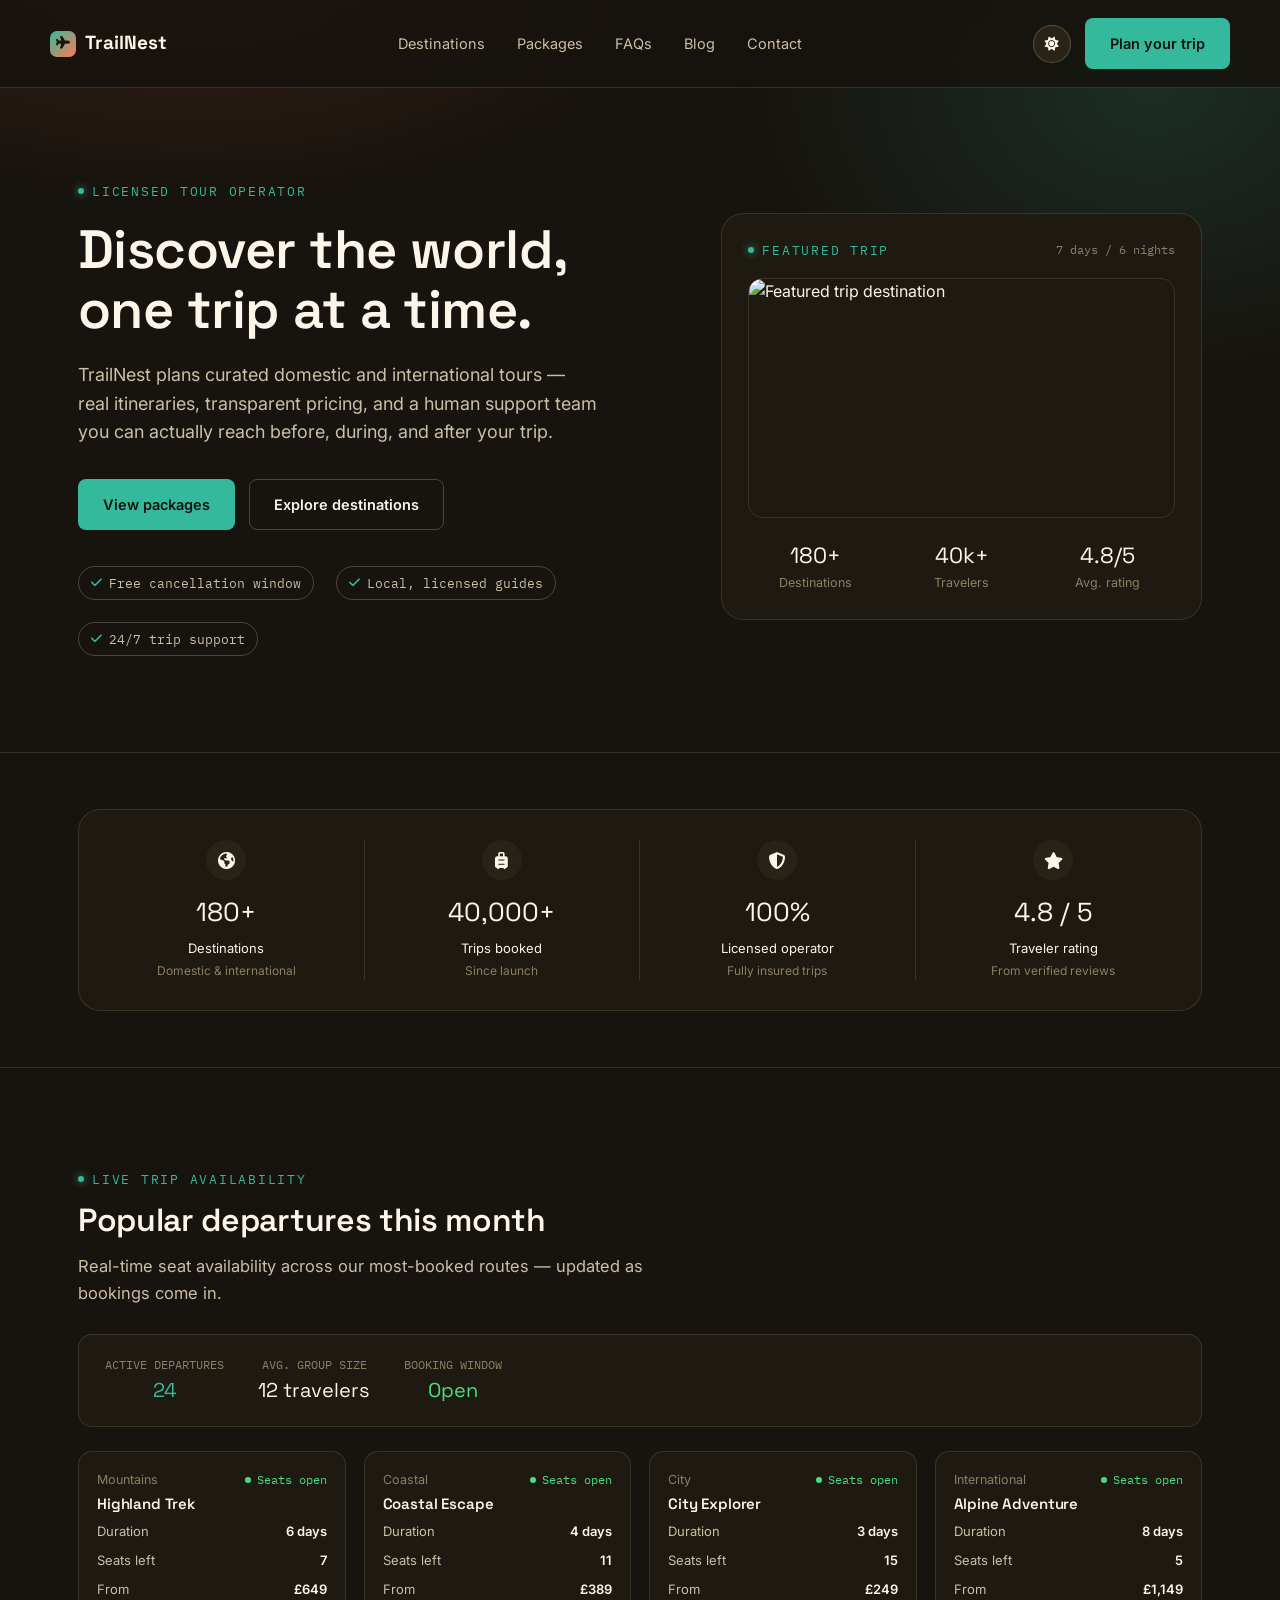
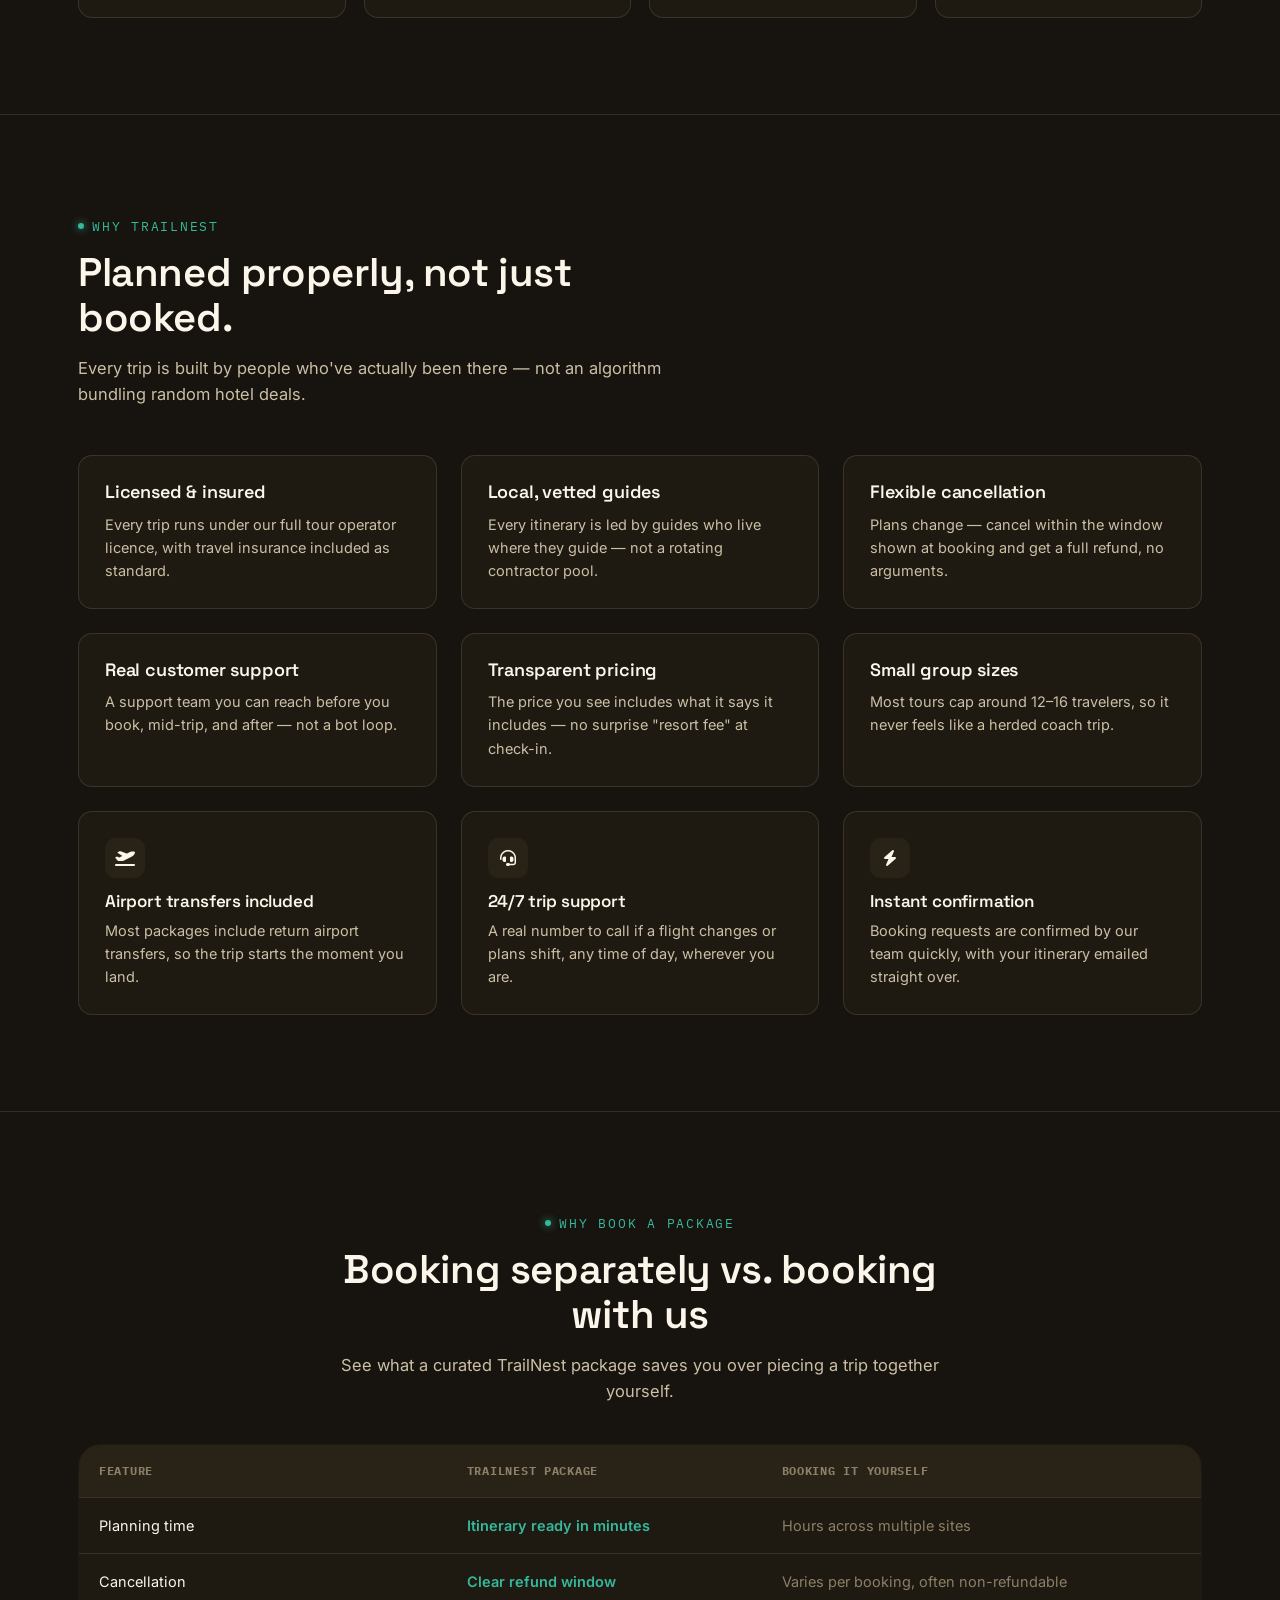
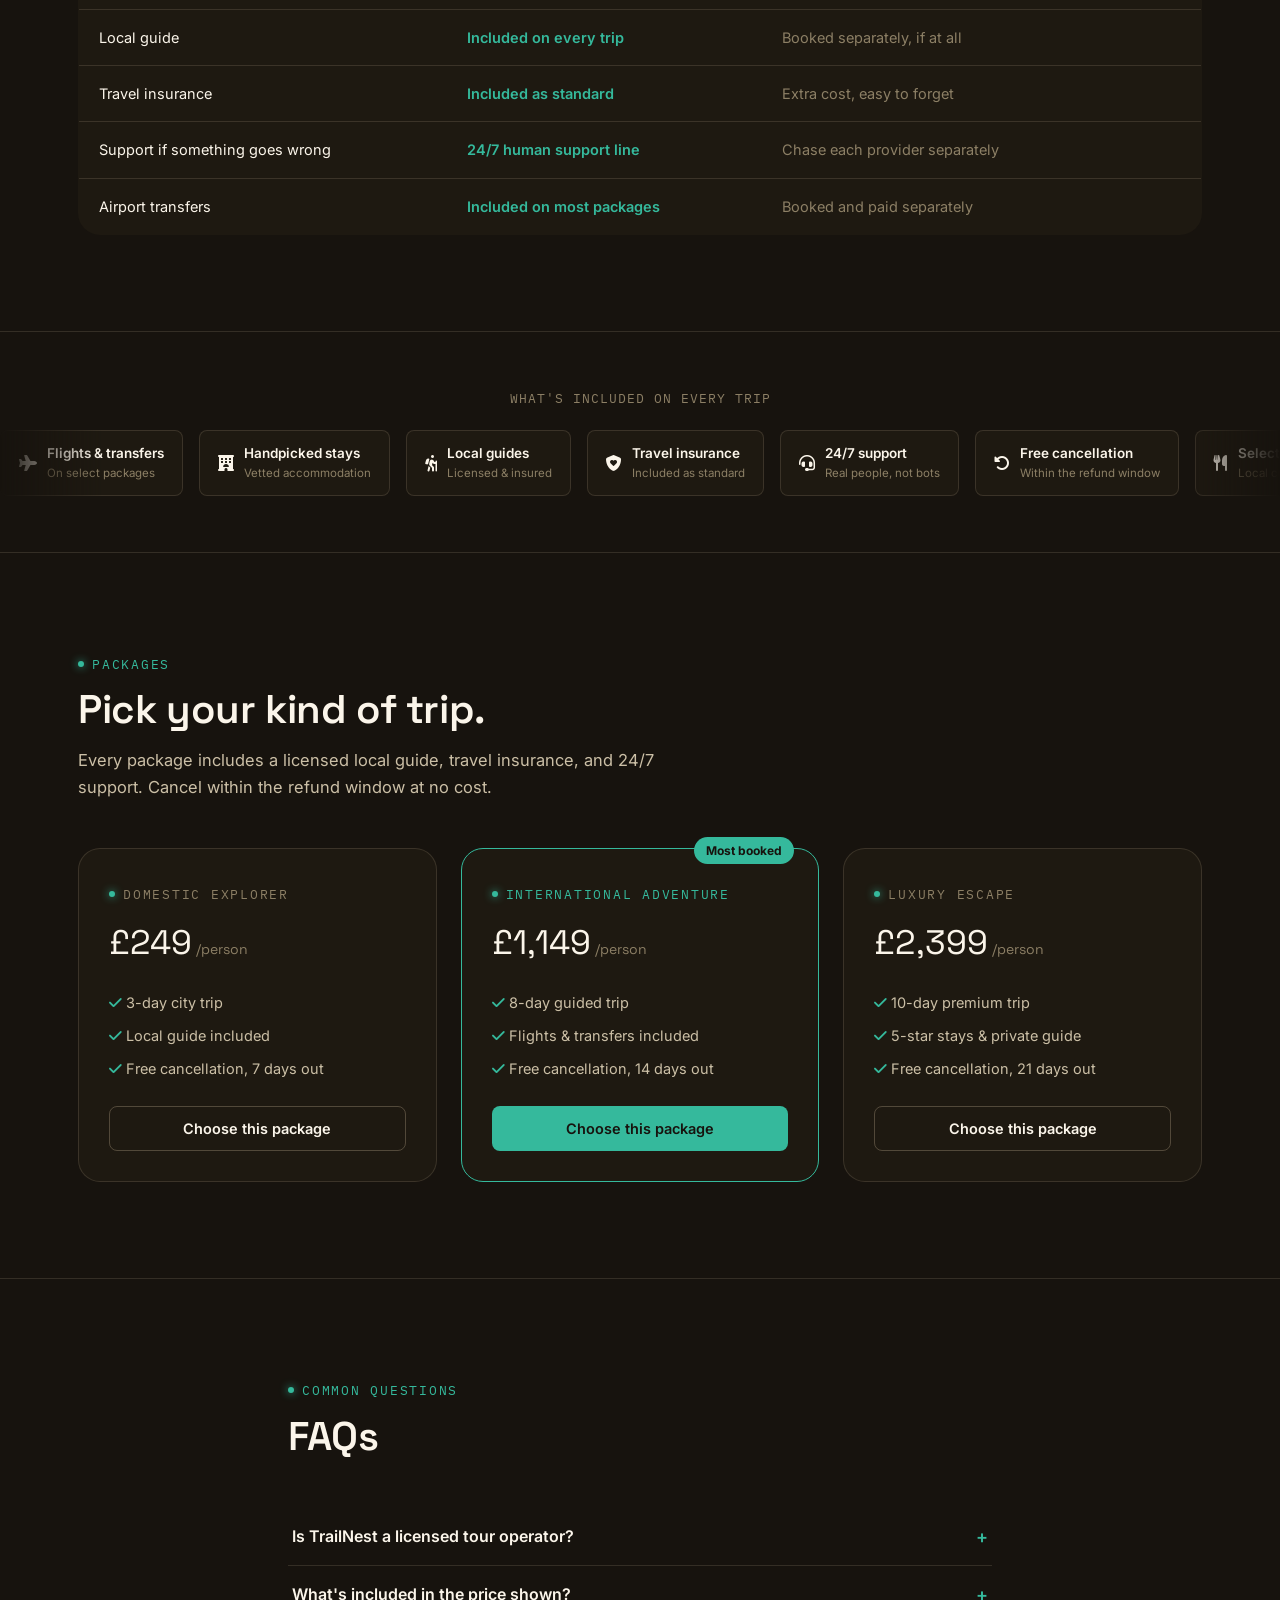
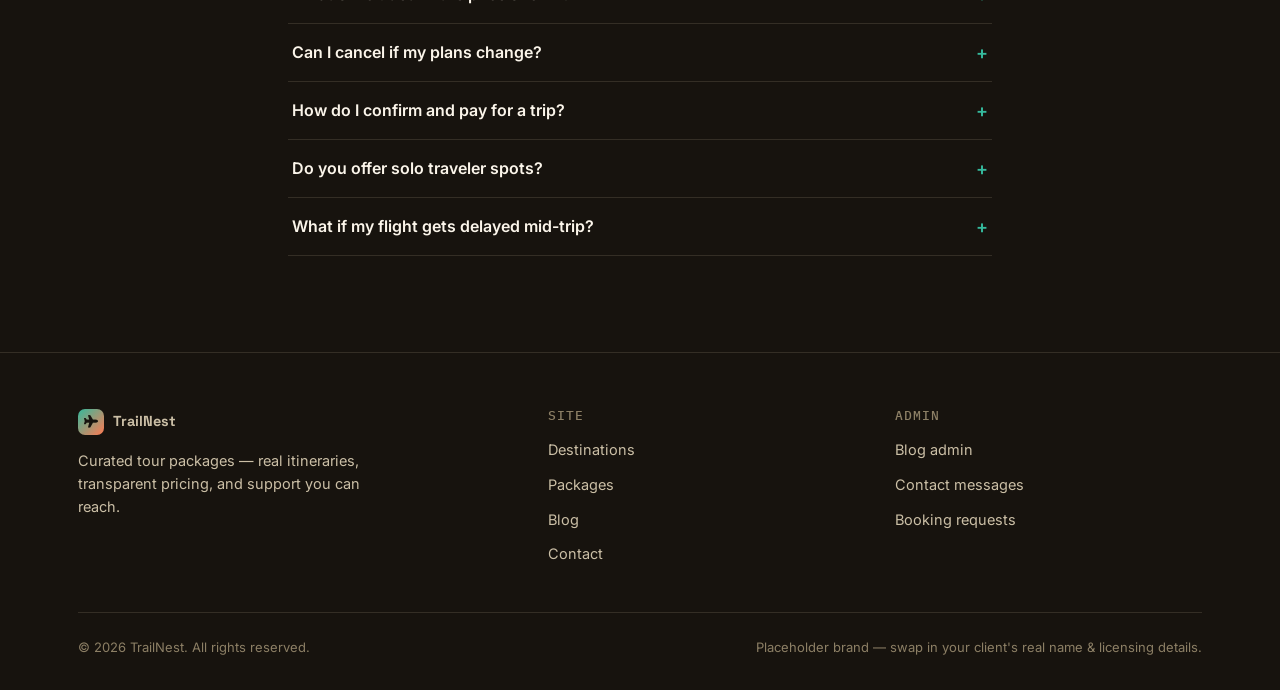
==== index.html @ f8b4bb8e "Add files via upload" ====
<!DOCTYPE html>
<html lang="en-GB">
<head>
<meta charset="UTF-8">
<meta name="viewport" content="width=device-width, initial-scale=1">
<title>TrailNest | Tour & Travel — Curated Trips, Real Support</title>
<meta name="description" content="Book curated domestic and international tour packages with TrailNest. Transparent pricing, real human support, and flexible cancellation.">
<link rel="preconnect" href="https://fonts.googleapis.com">
<link href="https://fonts.googleapis.com/css2?family=Space+Grotesk:wght@500;600;700&family=Inter:wght@400;500;600;700&family=IBM+Plex+Mono:wght@500&display=swap" rel="stylesheet">
<link rel="stylesheet" href="https://cdnjs.cloudflare.com/ajax/libs/font-awesome/6.5.1/css/all.min.css">
<link rel="icon" type="image/svg+xml" href="favicon.svg">
<link rel="stylesheet" href="styles.css">
<script src="theme.js"></script>
</head>
<body>

<header class="site-nav">
  <div class="wrap nav-row">
    <a href="index.html" class="logo"><span class="logo-mark"><i class="fa-solid fa-plane"></i></span>TrailNest</a>
    <nav class="nav-links">
      <a href="#destinations">Destinations</a>
      <a href="#packages">Packages</a>
      <a href="#faqs">FAQs</a>
      <a href="blog.html">Blog</a>
      <a href="contact.html">Contact</a>
    </nav>
    <div class="nav-cta">
      <button class="theme-toggle" data-theme-toggle aria-label="Toggle theme"></button>
      <a href="#packages" class="btn btn-primary">Plan your trip</a>
      <button class="nav-burger" onclick="toggleMobileNav()" aria-label="Menu"><i class="fa-solid fa-bars"></i></button>
    </div>
  </div>
  <div class="wrap">
    <div class="nav-mobile-panel" id="mobile-nav">
      <a href="#packages" class="btn btn-primary btn-block" style="margin-bottom:10px;" onclick="toggleMobileNav()">Plan your trip</a>
      <a href="#destinations" onclick="toggleMobileNav()">Destinations</a>
      <a href="#packages" onclick="toggleMobileNav()">Packages</a>
      <a href="#faqs" onclick="toggleMobileNav()">FAQs</a>
      <a href="blog.html">Blog</a>
      <a href="contact.html">Contact</a>
    </div>
  </div>
</header>

<!-- HERO -->
<section class="section" style="border-bottom:1px solid var(--line); padding-top:88px; position:relative; overflow:hidden;">
  <div class="hero-plane-wrap" aria-hidden="true">
    <i class="fa-solid fa-plane hero-plane"></i>
    <i class="fa-solid fa-plane hero-plane delay"></i>
  </div>
  <div class="hero-grid wrap" style="position:relative; z-index:1;">
    <div>
      <span class="eyebrow">Licensed tour operator</span>
      <h1 style="font-size:clamp(34px,4.6vw,54px); margin-top:18px;">
        Discover the world, one trip at a time.
      </h1>
      <p style="color:var(--fg-dim); font-size:18px; margin-top:20px; max-width:520px;">
        TrailNest plans curated domestic and international tours — real itineraries, transparent pricing, and a human support team you can actually reach before, during, and after your trip.
      </p>
      <div style="display:flex; gap:14px; margin-top:32px; flex-wrap:wrap;">
        <a href="#packages" class="btn btn-primary">View packages</a>
        <a href="#destinations" class="btn btn-ghost">Explore destinations</a>
      </div>
      <div style="display:flex; gap:22px; margin-top:36px; flex-wrap:wrap;">
        <span class="pill"><i class="fa-solid fa-check" style="color:var(--cyan);"></i> Free cancellation window</span>
        <span class="pill"><i class="fa-solid fa-check" style="color:var(--cyan);"></i> Local, licensed guides</span>
        <span class="pill"><i class="fa-solid fa-check" style="color:var(--cyan);"></i> 24/7 trip support</span>
      </div>
    </div>
    <div style="background:var(--ink-900); border:1px solid var(--line); border-radius:var(--radius-lg); padding:26px;">
      <div style="display:flex; justify-content:space-between; align-items:center; margin-bottom:18px;">
        <span class="eyebrow">Featured trip</span>
        <span style="font-family:var(--font-mono); font-size:12px; color:var(--fg-mute);">7 days / 6 nights</span>
      </div>
      <div style="border-radius:var(--radius-md); aspect-ratio:16/9; overflow:hidden; border:1px solid var(--line);">
        <img src="https://picsum.photos/seed/trailnest-featured/800/450" alt="Featured trip destination" style="width:100%; height:100%; object-fit:cover; display:block;">
      </div>
      <div style="display:grid; grid-template-columns:repeat(3,1fr); gap:12px; margin-top:20px;">
        <div style="text-align:center;"><div style="font-family:var(--font-display); font-size:22px;">180+</div><div style="color:var(--fg-mute); font-size:12.5px;">Destinations</div></div>
        <div style="text-align:center;"><div style="font-family:var(--font-display); font-size:22px;">40k+</div><div style="color:var(--fg-mute); font-size:12.5px;">Travelers</div></div>
        <div style="text-align:center;"><div style="font-family:var(--font-display); font-size:22px;">4.8/5</div><div style="color:var(--fg-mute); font-size:12.5px;">Avg. rating</div></div>
      </div>
    </div>
  </div>
</section>

<!-- STAT BAR -->
<section class="section" style="padding:56px 0;">
  <div class="wrap">
    <div class="stat-bar">
      <div class="stat-item">
        <div class="stat-icon"><i class="fa-solid fa-earth-americas"></i></div>
        <div class="stat-value">180+</div>
        <div class="stat-label">Destinations</div>
        <div class="stat-sub">Domestic &amp; international</div>
      </div>
      <div class="stat-item">
        <div class="stat-icon"><i class="fa-solid fa-suitcase-rolling"></i></div>
        <div class="stat-value">40,000+</div>
        <div class="stat-label">Trips booked</div>
        <div class="stat-sub">Since launch</div>
      </div>
      <div class="stat-item">
        <div class="stat-icon"><i class="fa-solid fa-shield-halved"></i></div>
        <div class="stat-value">100%</div>
        <div class="stat-label">Licensed operator</div>
        <div class="stat-sub">Fully insured trips</div>
      </div>
      <div class="stat-item">
        <div class="stat-icon"><i class="fa-solid fa-star"></i></div>
        <div class="stat-value">4.8 / 5</div>
        <div class="stat-label">Traveler rating</div>
        <div class="stat-sub">From verified reviews</div>
      </div>
    </div>
  </div>
</section>

<!-- LIVE AVAILABILITY -->
<section class="section" id="destinations">
  <div class="wrap">
    <div class="section-head" style="margin-bottom:28px;">
      <span class="eyebrow">Live trip availability</span>
      <h2 style="font-size:clamp(24px,3vw,32px);">Popular departures this month</h2>
      <p>Real-time seat availability across our most-booked routes — updated as bookings come in.</p>
    </div>
    <div class="infra-summary">
      <div class="stat-item" style="border:none; padding:0;">
        <div style="color:var(--fg-mute); font-size:12px; font-family:var(--font-mono); text-transform:uppercase;">Active departures</div>
        <div class="stat-value" style="color:var(--cyan);">24</div>
      </div>
      <div class="stat-item" style="border:none; padding:0;">
        <div style="color:var(--fg-mute); font-size:12px; font-family:var(--font-mono); text-transform:uppercase;">Avg. group size</div>
        <div class="stat-value">12 travelers</div>
      </div>
      <div class="stat-item" style="border:none; padding:0;">
        <div style="color:var(--fg-mute); font-size:12px; font-family:var(--font-mono); text-transform:uppercase;">Booking window</div>
        <div class="stat-value" style="color:#4ADE80;">Open</div>
      </div>
    </div>
    <div class="node-grid">
      <div class="node-card">
        <div style="display:flex; justify-content:space-between; align-items:center;">
          <div style="font-size:12.5px; color:var(--fg-mute);">Mountains</div>
          <span class="node-status">Seats open</span>
        </div>
        <h4 style="font-size:15px; margin-top:6px;">Highland Trek</h4>
        <div class="node-metric"><span>Duration</span><b>6 days</b></div>
        <div class="node-metric"><span>Seats left</span><b>7</b></div>
        <div class="node-metric"><span>From</span><b>£649</b></div>
      </div>
      <div class="node-card">
        <div style="display:flex; justify-content:space-between; align-items:center;">
          <div style="font-size:12.5px; color:var(--fg-mute);">Coastal</div>
          <span class="node-status">Seats open</span>
        </div>
        <h4 style="font-size:15px; margin-top:6px;">Coastal Escape</h4>
        <div class="node-metric"><span>Duration</span><b>4 days</b></div>
        <div class="node-metric"><span>Seats left</span><b>11</b></div>
        <div class="node-metric"><span>From</span><b>£389</b></div>
      </div>
      <div class="node-card">
        <div style="display:flex; justify-content:space-between; align-items:center;">
          <div style="font-size:12.5px; color:var(--fg-mute);">City</div>
          <span class="node-status">Seats open</span>
        </div>
        <h4 style="font-size:15px; margin-top:6px;">City Explorer</h4>
        <div class="node-metric"><span>Duration</span><b>3 days</b></div>
        <div class="node-metric"><span>Seats left</span><b>15</b></div>
        <div class="node-metric"><span>From</span><b>£249</b></div>
      </div>
      <div class="node-card">
        <div style="display:flex; justify-content:space-between; align-items:center;">
          <div style="font-size:12.5px; color:var(--fg-mute);">International</div>
          <span class="node-status">Seats open</span>
        </div>
        <h4 style="font-size:15px; margin-top:6px;">Alpine Adventure</h4>
        <div class="node-metric"><span>Duration</span><b>8 days</b></div>
        <div class="node-metric"><span>Seats left</span><b>5</b></div>
        <div class="node-metric"><span>From</span><b>£1,149</b></div>
      </div>
    </div>
  </div>
</section>

<!-- FEATURES -->
<section class="section" id="why-us">
  <div class="wrap">
    <div class="section-head">
      <span class="eyebrow">Why TrailNest</span>
      <h2>Planned properly, not just booked.</h2>
      <p>Every trip is built by people who've actually been there — not an algorithm bundling random hotel deals.</p>
    </div>
    <div class="grid-3">
      <div style="background:var(--ink-900); border:1px solid var(--line); border-radius:var(--radius-md); padding:26px;">
        <h3 style="font-size:18px; margin-bottom:10px;">Licensed &amp; insured</h3>
        <p style="color:var(--fg-dim); font-size:14.5px;">Every trip runs under our full tour operator licence, with travel insurance included as standard.</p>
      </div>
      <div style="background:var(--ink-900); border:1px solid var(--line); border-radius:var(--radius-md); padding:26px;">
        <h3 style="font-size:18px; margin-bottom:10px;">Local, vetted guides</h3>
        <p style="color:var(--fg-dim); font-size:14.5px;">Every itinerary is led by guides who live where they guide — not a rotating contractor pool.</p>
      </div>
      <div style="background:var(--ink-900); border:1px solid var(--line); border-radius:var(--radius-md); padding:26px;">
        <h3 style="font-size:18px; margin-bottom:10px;">Flexible cancellation</h3>
        <p style="color:var(--fg-dim); font-size:14.5px;">Plans change — cancel within the window shown at booking and get a full refund, no arguments.</p>
      </div>
      <div style="background:var(--ink-900); border:1px solid var(--line); border-radius:var(--radius-md); padding:26px;">
        <h3 style="font-size:18px; margin-bottom:10px;">Real customer support</h3>
        <p style="color:var(--fg-dim); font-size:14.5px;">A support team you can reach before you book, mid-trip, and after — not a bot loop.</p>
      </div>
      <div style="background:var(--ink-900); border:1px solid var(--line); border-radius:var(--radius-md); padding:26px;">
        <h3 style="font-size:18px; margin-bottom:10px;">Transparent pricing</h3>
        <p style="color:var(--fg-dim); font-size:14.5px;">The price you see includes what it says it includes — no surprise "resort fee" at check-in.</p>
      </div>
      <div style="background:var(--ink-900); border:1px solid var(--line); border-radius:var(--radius-md); padding:26px;">
        <h3 style="font-size:18px; margin-bottom:10px;">Small group sizes</h3>
        <p style="color:var(--fg-dim); font-size:14.5px;">Most tours cap around 12–16 travelers, so it never feels like a herded coach trip.</p>
      </div>
    </div>

    <!-- extra feature strip -->
    <div class="grid-3" style="margin-top:24px;">
      <div style="background:var(--ink-900); border:1px solid var(--line); border-radius:var(--radius-md); padding:26px;">
        <div style="width:40px; height:40px; border-radius:10px; background:var(--ink-800); display:flex; align-items:center; justify-content:center; margin-bottom:14px;"><i class="fa-solid fa-plane-departure"></i></div>
        <h3 style="font-size:17px; margin-bottom:8px;">Airport transfers included</h3>
        <p style="color:var(--fg-dim); font-size:14.5px;">Most packages include return airport transfers, so the trip starts the moment you land.</p>
      </div>
      <div style="background:var(--ink-900); border:1px solid var(--line); border-radius:var(--radius-md); padding:26px;">
        <div style="width:40px; height:40px; border-radius:10px; background:var(--ink-800); display:flex; align-items:center; justify-content:center; margin-bottom:14px;"><i class="fa-solid fa-headset"></i></div>
        <h3 style="font-size:17px; margin-bottom:8px;">24/7 trip support</h3>
        <p style="color:var(--fg-dim); font-size:14.5px;">A real number to call if a flight changes or plans shift, any time of day, wherever you are.</p>
      </div>
      <div style="background:var(--ink-900); border:1px solid var(--line); border-radius:var(--radius-md); padding:26px;">
        <div style="width:40px; height:40px; border-radius:10px; background:var(--ink-800); display:flex; align-items:center; justify-content:center; margin-bottom:14px;"><i class="fa-solid fa-bolt"></i></div>
        <h3 style="font-size:17px; margin-bottom:8px;">Instant confirmation</h3>
        <p style="color:var(--fg-dim); font-size:14.5px;">Booking requests are confirmed by our team quickly, with your itinerary emailed straight over.</p>
      </div>
    </div>
  </div>
</section>

<!-- COMPARISON -->
<section class="section">
  <div class="wrap">
    <div class="section-head" style="margin: 0 auto 40px; text-align:center;">
      <span class="eyebrow">Why book a package</span>
      <h2>Booking separately vs. booking with us</h2>
      <p style="margin:14px auto 0;">See what a curated TrailNest package saves you over piecing a trip together yourself.</p>
    </div>
    <div class="compare-table-wrap">
    <table class="compare-table">
      <thead>
        <tr><th>Feature</th><th>TrailNest package</th><th>Booking it yourself</th></tr>
      </thead>
      <tbody>
        <tr><td>Planning time</td><td class="good">Itinerary ready in minutes</td><td class="bad">Hours across multiple sites</td></tr>
        <tr><td>Cancellation</td><td class="good">Clear refund window</td><td class="bad">Varies per booking, often non-refundable</td></tr>
        <tr><td>Local guide</td><td class="good">Included on every trip</td><td class="bad">Booked separately, if at all</td></tr>
        <tr><td>Travel insurance</td><td class="good">Included as standard</td><td class="bad">Extra cost, easy to forget</td></tr>
        <tr><td>Support if something goes wrong</td><td class="good">24/7 human support line</td><td class="bad">Chase each provider separately</td></tr>
        <tr><td>Airport transfers</td><td class="good">Included on most packages</td><td class="bad">Booked and paid separately</td></tr>
      </tbody>
    </table>
    </div>
  </div>
</section>

<!-- TRAVEL PERKS MARQUEE -->
<section class="section" style="padding:56px 0;">
  <div class="wrap">
    <p style="text-align:center; font-family:var(--font-mono); font-size:12.5px; letter-spacing:0.08em; color:var(--fg-mute); text-transform:uppercase; margin-bottom:22px;">What's included on every trip</p>
  </div>
  <div class="marquee-wrap">
    <div class="marquee-track" id="marquee-track"></div>
  </div>
</section>

<!-- PACKAGES -->
<section class="section" id="packages">
  <div class="wrap">
    <div class="section-head">
      <span class="eyebrow">Packages</span>
      <h2>Pick your kind of trip.</h2>
      <p>Every package includes a licensed local guide, travel insurance, and 24/7 support. Cancel within the refund window at no cost.</p>
    </div>
    <div class="grid-3">
      <div style="background:var(--ink-900); border:1px solid var(--line); border-radius:var(--radius-lg); padding:30px;">
        <div class="eyebrow" style="color:var(--fg-mute);">Domestic Explorer</div>
        <div style="font-family:var(--font-display); font-size:34px; margin-top:12px;">£249<span style="font-size:14px; color:var(--fg-mute); font-weight:400;"> /person</span></div>
        <ul style="margin-top:20px; display:flex; flex-direction:column; gap:10px; color:var(--fg-dim); font-size:14.5px;">
          <li><i class="fa-solid fa-check" style="color:var(--cyan);"></i> 3-day city trip</li>
          <li><i class="fa-solid fa-check" style="color:var(--cyan);"></i> Local guide included</li>
          <li><i class="fa-solid fa-check" style="color:var(--cyan);"></i> Free cancellation, 7 days out</li>
        </ul>
        <button class="btn btn-ghost btn-block" style="margin-top:26px;" onclick="openPlanModal('Domestic Explorer', '£249/person')">Choose this package</button>
      </div>
      <div style="background:var(--ink-900); border:1px solid var(--cyan); border-radius:var(--radius-lg); padding:30px; position:relative;">
        <span style="position:absolute; top:-12px; right:24px; background:var(--cyan); color:var(--ink-950); font-size:12px; font-weight:700; padding:4px 12px; border-radius:100px;">Most booked</span>
        <div class="eyebrow">International Adventure</div>
        <div style="font-family:var(--font-display); font-size:34px; margin-top:12px;">£1,149<span style="font-size:14px; color:var(--fg-mute); font-weight:400;"> /person</span></div>
        <ul style="margin-top:20px; display:flex; flex-direction:column; gap:10px; color:var(--fg-dim); font-size:14.5px;">
          <li><i class="fa-solid fa-check" style="color:var(--cyan);"></i> 8-day guided trip</li>
          <li><i class="fa-solid fa-check" style="color:var(--cyan);"></i> Flights &amp; transfers included</li>
          <li><i class="fa-solid fa-check" style="color:var(--cyan);"></i> Free cancellation, 14 days out</li>
        </ul>
        <button class="btn btn-primary btn-block" style="margin-top:26px;" onclick="openPlanModal('International Adventure', '£1,149/person')">Choose this package</button>
      </div>
      <div style="background:var(--ink-900); border:1px solid var(--line); border-radius:var(--radius-lg); padding:30px;">
        <div class="eyebrow" style="color:var(--fg-mute);">Luxury Escape</div>
        <div style="font-family:var(--font-display); font-size:34px; margin-top:12px;">£2,399<span style="font-size:14px; color:var(--fg-mute); font-weight:400;"> /person</span></div>
        <ul style="margin-top:20px; display:flex; flex-direction:column; gap:10px; color:var(--fg-dim); font-size:14.5px;">
          <li><i class="fa-solid fa-check" style="color:var(--cyan);"></i> 10-day premium trip</li>
          <li><i class="fa-solid fa-check" style="color:var(--cyan);"></i> 5-star stays &amp; private guide</li>
          <li><i class="fa-solid fa-check" style="color:var(--cyan);"></i> Free cancellation, 21 days out</li>
        </ul>
        <button class="btn btn-ghost btn-block" style="margin-top:26px;" onclick="openPlanModal('Luxury Escape', '£2,399/person')">Choose this package</button>
      </div>
    </div>
  </div>
</section>

<!-- Plan/booking request modal -->
<div class="modal-backdrop" id="plan-modal" onclick="if(event.target===this) closePlanModal()">
  <div class="modal-box" style="max-width:460px;">
    <button class="modal-close" onclick="closePlanModal()"><i class="fa-solid fa-xmark"></i></button>

    <!-- STEP 1: contact info -->
    <div id="plan-step-1">
      <span class="eyebrow">Book a trip</span>
      <h2 style="font-size:22px; margin-top:10px;">Request a package</h2>
      <p style="color:var(--fg-dim); font-size:14px; margin-top:8px;">Step 1 of 3 — pick your tour and add your contact details.</p>
      <form id="plan-form" style="margin-top:20px;" onsubmit="return goToStep2(event)">
        <label style="display:block; font-size:13px; color:var(--fg-mute); margin-bottom:6px; font-family:var(--font-mono);" for="p-package">Which tour?</label>
        <select id="p-package" required onchange="onPackageChange()" style="width:100%; background:var(--ink-800); border:1px solid var(--line-strong); color:var(--fg); padding:11px 13px; border-radius:8px; font-size:14.5px; margin-bottom:16px;">
          <option value="Domestic Explorer|£249/person">Domestic Explorer — £249/person</option>
          <option value="International Adventure|£1,149/person">International Adventure — £1,149/person</option>
          <option value="Luxury Escape|£2,399/person">Luxury Escape — £2,399/person</option>
        </select>
        <label style="display:block; font-size:13px; color:var(--fg-mute); margin-bottom:6px; font-family:var(--font-mono);" for="p-name">Full name</label>
        <input id="p-name" type="text" required style="width:100%; background:var(--ink-800); border:1px solid var(--line-strong); color:var(--fg); padding:11px 13px; border-radius:8px; font-size:14.5px; margin-bottom:16px;" placeholder="Jane Smith">
        <label style="display:block; font-size:13px; color:var(--fg-mute); margin-bottom:6px; font-family:var(--font-mono);" for="p-email">Email</label>
        <input id="p-email" type="email" required style="width:100%; background:var(--ink-800); border:1px solid var(--line-strong); color:var(--fg); padding:11px 13px; border-radius:8px; font-size:14.5px; margin-bottom:8px;" placeholder="jane@email.com" onblur="checkPlanEmailLive()">
        <p id="p-email-error" style="display:none; color:var(--coral); font-size:12.5px; margin-bottom:12px;"></p>
        <button type="submit" id="plan-submit-btn" class="btn btn-primary btn-block">Continue</button>
      </form>
    </div>

    <!-- STEP 2: request sent confirmation -->
    <div id="plan-step-2" style="display:none; text-align:center;">
      <div style="width:52px; height:52px; border-radius:50%; background:var(--cyan-dim); display:flex; align-items:center; justify-content:center; margin:0 auto 16px; font-size:22px; color:var(--cyan);">
        <i class="fa-solid fa-paper-plane"></i>
      </div>
      <h3 style="font-size:19px;">Request sent!</h3>
      <p style="color:var(--fg-dim); font-size:14px; margin-top:10px;">Your email is confirmed and your request for the <strong id="step2-plan-name" style="color:var(--fg);">package</strong> is in. One more step — add your trip details and pick how you'd like to pay.</p>
      <button class="btn btn-primary btn-block" style="margin-top:22px;" onclick="continueToPayment()">Continue to payment options</button>
    </div>

    <!-- STEP 3: trip details + payment method -->
    <div id="plan-step-3" style="display:none;">
      <span class="eyebrow">Step 3 of 3</span>
      <h2 style="font-size:22px; margin-top:10px;">Trip details &amp; payment</h2>
      <p style="color:var(--fg-dim); font-size:14px; margin-top:8px;">No card details are collected on this site — here's exactly how payment works.</p>
      <form id="details-form" style="margin-top:20px;" onsubmit="return submitPlanOrder(event)">

        <label style="display:block; font-size:13px; color:var(--fg-mute); margin-bottom:6px; font-family:var(--font-mono);" for="p-travelers">Number of travelers</label>
        <input id="p-travelers" type="number" min="1" max="20" value="1" required style="width:100%; background:var(--ink-800); border:1px solid var(--line-strong); color:var(--fg); padding:11px 13px; border-radius:8px; font-size:14.5px; margin-bottom:16px;">

        <label style="display:block; font-size:13px; color:var(--fg-mute); margin-bottom:6px; font-family:var(--font-mono);" for="p-date">Preferred travel date</label>
        <input id="p-date" type="date" required style="width:100%; background:var(--ink-800); border:1px solid var(--line-strong); color:var(--fg); padding:11px 13px; border-radius:8px; font-size:14.5px; margin-bottom:20px;">

        <label style="display:block; font-size:13px; color:var(--fg-mute); margin-bottom:10px; font-family:var(--font-mono);">Payment</label>

        <!-- Option A: pay by card via a secure link (no card fields collected here) -->
        <div style="background:var(--ink-800); border:1px solid var(--line-strong); border-radius:var(--radius-sm); padding:16px; margin-bottom:12px;">
          <div style="display:flex; align-items:center; gap:10px; margin-bottom:8px;">
            <div style="width:34px; height:34px; border-radius:8px; background:var(--cyan-dim); display:flex; align-items:center; justify-content:center; color:var(--cyan); font-size:15px;"><i class="fa-solid fa-credit-card"></i></div>
            <div style="font-weight:600; font-size:14.5px;">Pay by card</div>
          </div>
          <p style="color:var(--fg-mute); font-size:12.5px; line-height:1.6;">Once your dates are confirmed, we'll email a secure checkout link (Stripe/PayPal) to enter your card details there — never on this page.</p>
        </div>

        <!-- Option B: bank transfer, with real account details -->
        <div style="background:var(--ink-800); border:1px solid var(--line-strong); border-radius:var(--radius-sm); padding:16px; margin-bottom:20px;">
          <div style="display:flex; align-items:center; gap:10px; margin-bottom:12px;">
            <div style="width:34px; height:34px; border-radius:8px; background:var(--cyan-dim); display:flex; align-items:center; justify-content:center; color:var(--cyan); font-size:15px;"><i class="fa-solid fa-building-columns"></i></div>
            <div style="font-weight:600; font-size:14.5px;">Or pay by bank transfer</div>
          </div>
          <div style="display:grid; grid-template-columns:auto 1fr; gap:6px 14px; font-size:13.5px;">
            <span style="color:var(--fg-mute);">Account name</span><span id="bd-name">TrailNest Travel Ltd</span>
            <span style="color:var(--fg-mute);">Bank</span><span id="bd-bank">Northbridge Bank UK</span>
            <span style="color:var(--fg-mute);">Sort code</span><span id="bd-sort">12-34-56</span>
            <span style="color:var(--fg-mute);">Account number</span><span id="bd-acct">12345678</span>
            <span style="color:var(--fg-mute);">IBAN</span><span id="bd-iban">GB29 NBUK 1234 5612 3456 78</span>
            <span style="color:var(--fg-mute);">Reference</span><span id="bd-ref">Add at next step</span>
          </div>
          <p style="color:var(--amber); font-size:12px; margin-top:10px;"><i class="fa-solid fa-triangle-exclamation"></i> Placeholder demo account — replace with your real business bank details before going live.</p>
        </div>

        <label style="display:block; font-size:13px; color:var(--fg-mute); margin-bottom:6px; font-family:var(--font-mono);" for="p-notes">Special requests (optional)</label>
        <textarea id="p-notes" rows="2" style="width:100%; background:var(--ink-800); border:1px solid var(--line-strong); color:var(--fg); padding:11px 13px; border-radius:8px; font-size:14.5px; margin-bottom:18px; resize:vertical;" placeholder="Dietary needs, room preferences, anything else we should know"></textarea>

        <div style="display:flex; gap:10px;">
          <button type="button" class="btn btn-ghost" style="flex:1;" onclick="backToStep2()">Back</button>
          <button type="submit" id="details-submit-btn" class="btn btn-primary" style="flex:2;">Send booking request</button>
        </div>
      </form>
    </div>

    <!-- STEP 4: final confirmation -->
    <div id="plan-step-4" style="display:none; text-align:center;">
      <div style="width:52px; height:52px; border-radius:50%; background:var(--cyan-dim); display:flex; align-items:center; justify-content:center; margin:0 auto 16px; font-size:22px; color:var(--cyan);">
        <i class="fa-solid fa-check"></i>
      </div>
      <h3 style="font-size:19px;">Booking request received</h3>
      <p style="color:var(--fg-dim); font-size:14px; margin-top:10px;">Our team will confirm availability and follow up by email with next steps for payment. Nothing has been charged yet.</p>
      <button class="btn btn-ghost btn-block" style="margin-top:20px;" onclick="closePlanModal()">Close</button>
    </div>
  </div>
</div>

<!-- FAQ -->
<section class="section" id="faqs">
  <div class="wrap container-narrow">
    <div class="section-head" style="max-width:100%;">
      <span class="eyebrow">Common questions</span>
      <h2>FAQs</h2>
    </div>
    <div id="faq-list">
      <div class="faq-item">
        <button class="faq-q" onclick="toggleFaq(this)">Is TrailNest a licensed tour operator?<span class="chev">+</span></button>
        <div class="faq-a"><div class="faq-a-inner">Yes — every trip runs under our full tour operator licence, with travel insurance included as standard on every package.</div></div>
      </div>
      <div class="faq-item">
        <button class="faq-q" onclick="toggleFaq(this)">What's included in the price shown?<span class="chev">+</span></button>
        <div class="faq-a"><div class="faq-a-inner">Accommodation, a local guide, and listed transfers are always included. Flights are included only where stated on the package.</div></div>
      </div>
      <div class="faq-item">
        <button class="faq-q" onclick="toggleFaq(this)">Can I cancel if my plans change?<span class="chev">+</span></button>
        <div class="faq-a"><div class="faq-a-inner">Yes — cancel within the refund window shown at booking (varies by package) for a full refund.</div></div>
      </div>
      <div class="faq-item">
        <button class="faq-q" onclick="toggleFaq(this)">How do I confirm and pay for a trip?<span class="chev">+</span></button>
        <div class="faq-a"><div class="faq-a-inner">Submit a request on any package, and our team follows up by email to confirm dates and take payment securely.</div></div>
      </div>
      <div class="faq-item">
        <button class="faq-q" onclick="toggleFaq(this)">Do you offer solo traveler spots?<span class="chev">+</span></button>
        <div class="faq-a"><div class="faq-a-inner">Yes — most departures welcome solo travelers into a small group, so you're never the only one on the trip.</div></div>
      </div>
      <div class="faq-item">
        <button class="faq-q" onclick="toggleFaq(this)">What if my flight gets delayed mid-trip?<span class="chev">+</span></button>
        <div class="faq-a"><div class="faq-a-inner">Call our 24/7 support line — we'll help adjust your itinerary and connect you with your guide on the ground.</div></div>
      </div>
    </div>
  </div>
</section>

<footer class="site-footer">
  <div class="wrap">
    <div class="footer-grid">
      <div>
        <a href="index.html" class="logo"><span class="logo-mark"><i class="fa-solid fa-plane"></i></span>TrailNest</a>
        <p style="margin-top:14px;">Curated tour packages — real itineraries, transparent pricing, and support you can reach.</p>
      </div>
      <div>
        <h4>Site</h4>
        <ul>
          <li><a href="#destinations">Destinations</a></li>
          <li><a href="#packages">Packages</a></li>
          <li><a href="blog.html">Blog</a></li>
          <li><a href="contact.html">Contact</a></li>
        </ul>
      </div>
      <div>
        <h4>Admin</h4>
        <ul>
          <li><a href="admin.html">Blog admin</a></li>
          <li><a href="admin-contact.html">Contact messages</a></li>
          <li><a href="admin-bookings.html">Booking requests</a></li>
        </ul>
      </div>
    </div>
    <div class="footer-bottom">
      <span>© 2026 TrailNest. All rights reserved.</span>
      <span>Placeholder brand — swap in your client's real name &amp; licensing details.</span>
    </div>
  </div>
</footer>

<script src="site-data.js"></script>
<script>
function toggleMobileNav() {
  document.getElementById('mobile-nav').classList.toggle('open');
}

function toggleFaq(btn) {
  const item = btn.closest('.faq-item');
  const answer = item.querySelector('.faq-a');
  const isOpen = item.classList.contains('open');

  document.querySelectorAll('.faq-item.open').forEach(function (el) {
    if (el !== item) {
      el.classList.remove('open');
      el.querySelector('.faq-a').style.maxHeight = null;
    }
  });

  if (isOpen) {
    item.classList.remove('open');
    answer.style.maxHeight = null;
  } else {
    item.classList.add('open');
    answer.style.maxHeight = answer.scrollHeight + 'px';
  }
}

(function () {
  const perks = [
    ['fa-solid fa-plane', 'Flights & transfers', 'On select packages'],
    ['fa-solid fa-hotel', 'Handpicked stays', 'Vetted accommodation'],
    ['fa-solid fa-person-hiking', 'Local guides', 'Licensed & insured'],
    ['fa-solid fa-shield-heart', 'Travel insurance', 'Included as standard'],
    ['fa-solid fa-headset', '24/7 support', 'Real people, not bots'],
    ['fa-solid fa-rotate-left', 'Free cancellation', 'Within the refund window'],
    ['fa-solid fa-utensils', 'Selected meals', 'Local cuisine included'],
    ['fa-solid fa-car', 'Airport pickup', 'On most packages']
  ];
  const track = document.getElementById('marquee-track');
  function renderSet() {
    return perks.map(function (d) {
      return '<div class="device-chip"><i class="' + d[0] + '"></i><div><div class="device-name">' + d[1] + '</div><div class="device-sub">' + d[2] + '</div></div></div>';
    }).join('');
  }
  track.innerHTML = renderSet() + renderSet();
})();

let selectedPlan = null;

function onPackageChange() {
  const select = document.getElementById('p-package');
  const [plan, price] = select.value.split('|');
  selectedPlan = { plan: plan, price: price };
}

function openPlanModal(planName, planPrice) {
  selectedPlan = { plan: planName, price: planPrice };
  document.getElementById('p-package').value = planName + '|' + planPrice;
  document.getElementById('p-email-error').style.display = 'none';
  document.getElementById('plan-form').reset();
  document.getElementById('p-package').value = planName + '|' + planPrice; // reset() above clears this back to default, so set it again
  document.getElementById('details-form').reset();

  document.getElementById('plan-step-1').style.display = 'block';
  document.getElementById('plan-step-2').style.display = 'none';
  document.getElementById('plan-step-3').style.display = 'none';
  document.getElementById('plan-step-4').style.display = 'none';

  // Default the date picker to two weeks out so it's not empty/in the past
  const d = new Date();
  d.setDate(d.getDate() + 14);
  document.getElementById('p-date').value = d.toISOString().slice(0, 10);
  document.getElementById('p-date').min = new Date().toISOString().slice(0, 10);

  document.getElementById('plan-modal').classList.add('open');
}

function closePlanModal() {
  document.getElementById('plan-modal').classList.remove('open');
}

function backToStep2() {
  document.getElementById('plan-step-3').style.display = 'none';
  document.getElementById('plan-step-2').style.display = 'block';
}

function continueToPayment() {
  // Lock in whatever tour is currently selected in the dropdown
  onPackageChange();
  document.getElementById('plan-step-2').style.display = 'none';
  document.getElementById('plan-step-3').style.display = 'block';
  // Reference gets the traveler's name once they've entered it
  const name = document.getElementById('p-name').value.trim();
  document.getElementById('bd-ref').textContent = (name || 'Your name') + ' — ' + selectedPlan.plan;
}

// Runs on blur (leaving the email field) so the person sees an error
// right away, before they even try to submit.
function checkPlanEmailLive() {
  const email = document.getElementById('p-email').value.trim();
  const errorEl = document.getElementById('p-email-error');
  if (!email) { errorEl.style.display = 'none'; return; }

  if (!SVValidate.emailFormatValid(email)) {
    errorEl.textContent = 'Enter a valid email address.';
    errorEl.style.display = 'block';
    return;
  }
  errorEl.style.display = 'none';

  SVValidate.checkEmailDomain(email).then(function (result) {
    if (result === 'invalid') {
      errorEl.textContent = 'Enter a valid email address — this domain doesn\'t accept email.';
      errorEl.style.display = 'block';
    } else {
      errorEl.style.display = 'none';
    }
  });
}

// Step 1 → Step 2: validate name + email (format, then real domain check),
// then show the "Request sent" confirmation before moving on to payment.
function goToStep2(e) {
  e.preventDefault();
  onPackageChange();
  const email = document.getElementById('p-email').value.trim();
  const errorEl = document.getElementById('p-email-error');
  const btn = document.getElementById('plan-submit-btn');
  errorEl.style.display = 'none';

  if (!SVValidate.emailFormatValid(email)) {
    errorEl.textContent = 'Enter a valid email address.';
    errorEl.style.display = 'block';
    document.getElementById('p-email').focus();
    return false;
  }

  btn.disabled = true;
  btn.textContent = 'Checking email...';

  SVValidate.checkEmailDomain(email).then(function (result) {
    btn.disabled = false;
    btn.textContent = 'Continue';

    if (result === 'invalid') {
      errorEl.textContent = 'Enter a valid email address — this domain doesn\'t accept email.';
      errorEl.style.display = 'block';
      document.getElementById('p-email').focus();
      return;
    }

    document.getElementById('step2-plan-name').textContent = selectedPlan.plan + ' (' + selectedPlan.price + ')';
    document.getElementById('plan-step-1').style.display = 'none';
    document.getElementById('plan-step-2').style.display = 'block';
  });

  return false;
}

// Step 3 → Step 4: save the full booking request (contact info, trip
// details, and chosen payment method) so it shows up in admin-bookings.html.
function submitPlanOrder(e) {
  e.preventDefault();
  const btn = document.getElementById('details-submit-btn');
  btn.disabled = true;
  btn.textContent = 'Sending...';

  SVData.addOrder({
    name: document.getElementById('p-name').value.trim(),
    email: document.getElementById('p-email').value.trim(),
    plan: selectedPlan.plan,
    price: selectedPlan.price,
    travelers: document.getElementById('p-travelers').value,
    travelDate: document.getElementById('p-date').value,
    paymentMethod: 'Card (secure link) or bank transfer — customer\'s choice',
    notes: document.getElementById('p-notes').value.trim()
  });

  btn.disabled = false;
  btn.textContent = 'Send booking request';

  document.getElementById('plan-step-3').style.display = 'none';
  document.getElementById('plan-step-4').style.display = 'block';

  return false;
}
</script>

</body>
</html>
---- styles.css ----
/* ============================================
   TrailNest — Design tokens
   Palette: warm charcoal base, sunset-terracotta
   accent for CTAs, teal accent for "live/available"
   status. Includes a light-mode override block,
   toggled via [data-theme="light"] on <html>.
   ============================================ */
:root {
  --ink-950: #17130E;
  --ink-900: #1E1911;
  --ink-800: #292217;
  --ink-700: #362D1E;
  --ink-600: #473A26;
  --line: rgba(232, 210, 175, 0.14);
  --line-strong: rgba(232, 210, 175, 0.26);

  --fg: #FBF5EA;
  --fg-dim: #CBBFA6;
  --fg-mute: #8C7F65;

  --cyan: #35B99C;
  --cyan-dim: rgba(53, 185, 156, 0.16);
  --amber: #F2A34B;
  --amber-dim: rgba(242, 163, 75, 0.16);
  --coral: #FF7A52;
  --coral-dim: rgba(255, 122, 82, 0.16);

  --radius-sm: 8px;
  --radius-md: 14px;
  --radius-lg: 22px;

  --font-display: "Space Grotesk", "Segoe UI", sans-serif;
  --font-body: "Inter", "Segoe UI", sans-serif;
  --font-mono: "IBM Plex Mono", monospace;
}

/* Light mode — same variable names, warm cream/sand values */
[data-theme="light"] {
  --ink-950: #FBF6EC;
  --ink-900: #FFFFFF;
  --ink-800: #F3EBDA;
  --ink-700: #E9DEC6;
  --ink-600: #DCCDA8;
  --line: rgba(90, 70, 40, 0.12);
  --line-strong: rgba(90, 70, 40, 0.22);

  --fg: #2A2117;
  --fg-dim: #5C4E38;
  --fg-mute: #8A7A5C;

  --cyan: #1E9A80;
  --cyan-dim: rgba(30, 154, 128, 0.12);
  --amber: #C97A1F;
  --amber-dim: rgba(201, 122, 31, 0.12);
  --coral: #E85B34;
  --coral-dim: rgba(232, 91, 52, 0.12);
}

* { box-sizing: border-box; margin: 0; padding: 0; }

html { scroll-behavior: smooth; }

body {
  background: var(--ink-950);
  color: var(--fg);
  transition: background 0.2s ease, color 0.2s ease;
  font-family: var(--font-body);
  line-height: 1.6;
  -webkit-font-smoothing: antialiased;
}

body::before {
  content: "";
  position: fixed;
  inset: 0;
  background:
    radial-gradient(ellipse 900px 500px at 15% -10%, var(--coral-dim), transparent 60%),
    radial-gradient(ellipse 700px 500px at 90% 10%, var(--cyan-dim), transparent 60%);
  pointer-events: none;
  z-index: 0;
}

a { color: inherit; text-decoration: none; }
img { max-width: 100%; display: block; }
ul { list-style: none; }

.wrap {
  max-width: 1180px;
  margin: 0 auto;
  padding: 0 28px;
  position: relative;
  z-index: 1;
}

/* Focus visibility */
a:focus-visible, button:focus-visible, input:focus-visible, textarea:focus-visible {
  outline: 2px solid var(--cyan);
  outline-offset: 3px;
}

@media (prefers-reduced-motion: reduce) {
  * { animation-duration: 0.001ms !important; transition-duration: 0.001ms !important; }
}

/* ---------- Typography ---------- */
h1, h2, h3, h4 {
  font-family: var(--font-display);
  font-weight: 600;
  letter-spacing: -0.01em;
  line-height: 1.12;
}

.eyebrow {
  font-family: var(--font-mono);
  font-size: 12.5px;
  letter-spacing: 0.14em;
  text-transform: uppercase;
  color: var(--cyan);
  display: inline-flex;
  align-items: center;
  gap: 8px;
}
.eyebrow::before {
  content: "";
  width: 6px; height: 6px;
  border-radius: 50%;
  background: var(--cyan);
  box-shadow: 0 0 8px var(--cyan);
}

.section {
  padding: 96px 0;
  border-bottom: 1px solid var(--line);
  position: relative;
  z-index: 1;
}
.section-head {
  max-width: 640px;
  margin-bottom: 48px;
}
.section-head h2 {
  font-size: clamp(28px, 3.4vw, 40px);
  margin-top: 14px;
}
.section-head p {
  color: var(--fg-dim);
  margin-top: 14px;
  font-size: 16.5px;
}

/* ---------- Buttons ---------- */
.btn {
  display: inline-flex;
  align-items: center;
  gap: 8px;
  padding: 13px 24px;
  border-radius: var(--radius-sm);
  font-weight: 600;
  font-size: 14.5px;
  border: 1px solid transparent;
  cursor: pointer;
  transition: transform 0.15s ease, background 0.15s ease, border-color 0.15s ease;
  font-family: var(--font-body);
}
.btn:hover { transform: translateY(-1px); }
.btn-primary {
  background: var(--cyan);
  color: var(--ink-950);
}
.btn-primary:hover { filter: brightness(1.12); }
.btn-ghost {
  background: transparent;
  border-color: var(--line-strong);
  color: var(--fg);
}
.btn-ghost:hover { border-color: var(--cyan); color: var(--cyan); }
.btn-block { width: 100%; justify-content: center; }

/* ---------- Nav ---------- */
header.site-nav {
  position: sticky;
  top: 0;
  z-index: 50;
  background: color-mix(in srgb, var(--ink-950) 82%, transparent);
  backdrop-filter: blur(10px);
  border-bottom: 1px solid var(--line);
}
.nav-row {
  display: flex;
  align-items: center;
  justify-content: space-between;
  padding: 18px 0;
}
.logo {
  font-family: var(--font-display);
  font-weight: 700;
  font-size: 19px;
  display: flex;
  align-items: center;
  gap: 9px;
}
.logo-mark {
  width: 26px; height: 26px;
  border-radius: 7px;
  background: linear-gradient(135deg, var(--cyan), var(--coral));
  position: relative;
  flex-shrink: 0;
  display: flex;
  align-items: center;
  justify-content: center;
  color: var(--ink-950);
  font-size: 12.5px;
}
.nav-links {
  display: flex;
  gap: 32px;
  align-items: center;
  font-size: 14.5px;
  color: var(--fg-dim);
}
.nav-links a:hover { color: var(--fg); }
.nav-cta { display: flex; align-items: center; gap: 14px; }

/* Hamburger toggle — hidden on desktop, shown on mobile */
.nav-burger {
  display: none;
  background: none;
  border: 1px solid var(--line-strong);
  border-radius: 8px;
  width: 40px; height: 40px;
  color: var(--fg);
  font-size: 17px;
  cursor: pointer;
  align-items: center;
  justify-content: center;
}

/* Mobile dropdown panel (built from the same links as .nav-links) */
.nav-mobile-panel {
  display: none;
  flex-direction: column;
  gap: 2px;
  padding: 10px 0 18px;
  border-top: 1px solid var(--line);
}
.nav-mobile-panel a {
  padding: 12px 4px;
  font-size: 15px;
  color: var(--fg-dim);
  border-bottom: 1px solid var(--line);
}
.nav-mobile-panel a:last-child { border-bottom: none; }
.nav-mobile-panel a:hover { color: var(--fg); }
.nav-mobile-panel.open { display: flex; }

@media (max-width: 860px) {
  .nav-links { display: none; }
  .nav-burger { display: flex; }
  .nav-cta .btn { padding: 10px 16px; font-size: 13.5px; }
}

/* Theme toggle */
.theme-toggle {
  background: var(--ink-800);
  border: 1px solid var(--line-strong);
  color: var(--fg);
  width: 38px; height: 38px;
  border-radius: 50%;
  cursor: pointer;
  display: flex; align-items: center; justify-content: center;
  font-size: 14px;
  flex-shrink: 0;
}
.theme-toggle:hover { border-color: var(--cyan); color: var(--cyan); }

/* ---------- Footer ---------- */
footer.site-footer {
  padding: 56px 0 32px;
  position: relative;
  z-index: 1;
}
.footer-grid {
  display: grid;
  grid-template-columns: 1.4fr 1fr 1fr;
  gap: 40px;
  padding-bottom: 36px;
}
.footer-grid h4 {
  font-size: 13px;
  text-transform: uppercase;
  letter-spacing: 0.08em;
  color: var(--fg-mute);
  margin-bottom: 14px;
  font-family: var(--font-mono);
  font-weight: 500;
}
.footer-grid p { color: var(--fg-dim); font-size: 14.5px; max-width: 320px; }
.footer-grid li { margin-bottom: 9px; }
.footer-grid a { color: var(--fg-dim); font-size: 14.5px; }
.footer-grid a:hover { color: var(--cyan); }
.footer-bottom {
  border-top: 1px solid var(--line);
  padding-top: 24px;
  display: flex;
  justify-content: space-between;
  color: var(--fg-mute);
  font-size: 13px;
  flex-wrap: wrap;
  gap: 10px;
}

@media (max-width: 720px) {
  .footer-grid { grid-template-columns: 1fr; }
}

/* ---------- Utility ---------- */
.pill {
  display: inline-flex;
  align-items: center;
  gap: 7px;
  padding: 6px 12px;
  border-radius: 100px;
  border: 1px solid var(--line-strong);
  font-size: 12.5px;
  color: var(--fg-dim);
  font-family: var(--font-mono);
}
.container-narrow { max-width: 760px; margin: 0 auto; }

/* ---------- Stat bar ---------- */
.stat-bar {
  display: grid;
  grid-template-columns: repeat(4, 1fr);
  background: var(--ink-900);
  border: 1px solid var(--line);
  border-radius: var(--radius-lg);
  padding: 30px 10px;
}
.stat-item { text-align: center; border-right: 1px solid var(--line); padding: 0 12px; }
.stat-item:last-child { border-right: none; }
.stat-icon {
  width: 40px; height: 40px;
  border-radius: 50%;
  background: var(--ink-800);
  display: flex; align-items: center; justify-content: center;
  margin: 0 auto 12px;
  font-size: 17px;
}
.stat-value { font-family: var(--font-display); font-size: 26px; }
.stat-label { font-size: 13px; margin-top: 4px; }
.stat-sub { font-size: 12px; color: var(--fg-mute); margin-top: 2px; }
@media (max-width: 760px) {
  .stat-bar { grid-template-columns: repeat(2, 1fr); row-gap: 26px; }
  .stat-item:nth-child(2) { border-right: none; }
}

/* ---------- Infra status panel ---------- */
.infra-summary {
  display: flex;
  gap: 34px;
  background: var(--ink-900);
  border: 1px solid var(--line);
  border-radius: var(--radius-md);
  padding: 20px 26px;
  flex-wrap: wrap;
}
.infra-summary .stat-value { font-size: 20px; }
.node-grid {
  display: grid;
  grid-template-columns: repeat(4, 1fr);
  gap: 18px;
  margin-top: 24px;
}
@media (max-width: 900px) { .node-grid { grid-template-columns: repeat(2, 1fr); } }
.node-card {
  background: var(--ink-900);
  border: 1px solid var(--line);
  border-radius: var(--radius-md);
  padding: 18px;
}
.node-status {
  display: inline-flex; align-items: center; gap: 6px;
  font-size: 11.5px; color: #4ADE80; font-family: var(--font-mono);
}
.node-status::before { content:""; width:6px; height:6px; border-radius:50%; background:#4ADE80; }
.node-metric { display: flex; justify-content: space-between; font-size: 13px; color: var(--fg-dim); margin-top: 8px; }
.node-metric b { color: var(--fg); font-weight: 600; }

/* ---------- Comparison table ---------- */
.compare-table { width: 100%; border-collapse: collapse; background: var(--ink-900); border: 1px solid var(--line); border-radius: var(--radius-lg); overflow: hidden; }
.compare-table th, .compare-table td { padding: 16px 20px; text-align: left; font-size: 14.5px; border-bottom: 1px solid var(--line); }
.compare-table th { font-family: var(--font-mono); font-size: 12px; text-transform: uppercase; letter-spacing: 0.06em; color: var(--fg-mute); background: var(--ink-800); }
.compare-table td.good { color: var(--cyan); font-weight: 600; }
.compare-table td.bad { color: var(--fg-mute); }
.compare-table tr:last-child td { border-bottom: none; }

/* ---------- Device marquee ---------- */
.marquee-wrap { overflow: hidden; position: relative; -webkit-mask-image: linear-gradient(90deg, transparent, #000 8%, #000 92%, transparent); mask-image: linear-gradient(90deg, transparent, #000 8%, #000 92%, transparent); }
.marquee-track { display: flex; gap: 16px; width: max-content; animation: marquee-scroll 32s linear infinite; }
@keyframes marquee-scroll { from { transform: translateX(0); } to { transform: translateX(-50%); } }
.device-chip {
  display: flex; align-items: center; gap: 10px;
  background: var(--ink-900); border: 1px solid var(--line);
  border-radius: var(--radius-sm); padding: 12px 18px;
  white-space: nowrap; flex-shrink: 0;
}
.device-chip .device-name { font-size: 13.5px; font-weight: 600; }
.device-chip .device-sub { font-size: 11.5px; color: var(--fg-mute); }

/* ---------- FAQ accordion ---------- */
.faq-item { border-bottom: 1px solid var(--line); }
.faq-q {
  width: 100%;
  display: flex; justify-content: space-between; align-items: center;
  background: none; border: none; color: var(--fg);
  font-family: var(--font-body); font-size: 16px; font-weight: 600;
  padding: 18px 4px; cursor: pointer; text-align: left;
}
.faq-q .chev { transition: transform 0.2s ease; color: var(--cyan); font-size: 18px; flex-shrink: 0; margin-left: 14px; }
.faq-item.open .faq-q .chev { transform: rotate(45deg); }
.faq-a { max-height: 0; overflow: hidden; transition: max-height 0.25s ease; }
.faq-a-inner { padding: 0 4px 18px; color: var(--fg-dim); font-size: 14.5px; }

/* ---------- Post modal ---------- */
.modal-backdrop {
  position: fixed; inset: 0; background: rgba(6,9,18,0.72);
  display: none; align-items: flex-start; justify-content: center;
  padding: 60px 20px; z-index: 100; overflow-y: auto;
}
.modal-backdrop.open { display: flex; }
.modal-box {
  background: var(--ink-900); border: 1px solid var(--line);
  border-radius: var(--radius-lg); max-width: 720px; width: 100%;
  padding: 34px; position: relative;
}
.modal-close {
  position: absolute; top: 20px; right: 20px;
  background: var(--ink-800); border: 1px solid var(--line-strong);
  color: var(--fg); width: 32px; height: 32px; border-radius: 50%;
  cursor: pointer; font-size: 16px;
}
.modal-box img { border-radius: var(--radius-md); margin: 14px 0; }
.modal-box table { width: 100%; border-collapse: collapse; margin: 14px 0; }
.modal-box table td, .modal-box table th { border: 1px solid var(--line-strong); padding: 8px 12px; font-size: 13.5px; }
.modal-box ul { list-style: disc; padding-left: 22px; margin: 10px 0; color: var(--fg-dim); }
.modal-box p { color: var(--fg-dim); margin: 10px 0; font-size: 15px; }

/* ---------- Rich editor (admin) ---------- */
.rte-toolbar { display: flex; gap: 6px; flex-wrap: wrap; margin-bottom: 8px; }
.rte-btn {
  background: var(--ink-800); border: 1px solid var(--line-strong);
  color: var(--fg-dim); font-size: 12.5px; padding: 7px 11px;
  border-radius: 6px; cursor: pointer; font-family: var(--font-mono);
}
.rte-btn:hover { color: var(--fg); border-color: var(--cyan); }
.rte-editor {
  min-height: 160px;
  background: var(--ink-800); border: 1px solid var(--line-strong);
  border-radius: var(--radius-sm); padding: 12px 14px;
  font-size: 14.5px; color: var(--fg); margin-bottom: 18px;
  overflow-y: auto;
}
.rte-editor:focus { outline: 2px solid var(--cyan); outline-offset: 2px; }
.rte-editor img { max-width: 100%; border-radius: 6px; margin: 8px 0; }
.rte-editor table { border-collapse: collapse; margin: 8px 0; width: 100%; }
.rte-editor table td { border: 1px solid var(--line-strong); padding: 6px 9px; font-size: 13px; }
.rte-editor ul { list-style: disc; padding-left: 20px; }

/* Payment method radio options */
.pay-option {
  display: flex;
  align-items: center;
  gap: 10px;
  padding: 12px 14px;
  border: 1px solid var(--line-strong);
  border-radius: var(--radius-sm);
  cursor: pointer;
  font-size: 14px;
  color: var(--fg-dim);
  transition: border-color 0.15s ease, background 0.15s ease;
}
.pay-option:has(input:checked) {
  border-color: var(--cyan);
  background: var(--cyan-dim);
  color: var(--fg);
}
.pay-option input[type="radio"] {
  width: 16px; height: 16px;
  accent-color: var(--cyan);
  flex-shrink: 0;
}

/* ---------- Extra mobile responsiveness ---------- */
.hero-grid {
  display: grid;
  grid-template-columns: 1.1fr 0.9fr;
  gap: 56px;
  align-items: center;
}

/* Animated plane flying across the hero banner */
.hero-plane-wrap {
  position: absolute;
  inset: 0;
  overflow: hidden;
  pointer-events: none;
  z-index: 0;
}
.hero-plane {
  position: absolute;
  left: -8%;
  top: 18%;
  font-size: 22px;
  color: var(--cyan);
  opacity: 0;
  animation: fly-across 16s ease-in-out infinite;
  filter: drop-shadow(0 4px 10px rgba(0,0,0,0.25));
}
.hero-plane.delay {
  top: 62%;
  font-size: 15px;
  color: var(--coral);
  animation-duration: 20s;
  animation-delay: 6s;
}
@keyframes fly-across {
  0%   { left: -8%; transform: translateY(0) rotate(6deg); opacity: 0; }
  8%   { opacity: 0.9; }
  50%  { left: 50%; transform: translateY(-26px) rotate(3deg); }
  92%  { opacity: 0.9; }
  100% { left: 108%; transform: translateY(-4px) rotate(8deg); opacity: 0; }
}
@media (prefers-reduced-motion: reduce) {
  .hero-plane { animation: none; opacity: 0.6; left: 20%; }
}

@media (max-width: 900px) {
  .hero-grid { grid-template-columns: 1fr; gap: 36px; }
}

@media (max-width: 860px) {
  .section { padding: 56px 0; }
  h1 { font-size: clamp(28px, 8vw, 38px) !important; }
  .nav-cta .btn-primary { display: none; } /* CTA moves into the mobile panel instead */
}

@media (max-width: 600px) {
  .wrap { padding: 0 18px; }
  .section { padding: 44px 0; }
  .stat-bar { grid-template-columns: 1fr 1fr; padding: 22px 14px; }
  .stat-item { border-right: none; padding: 10px 4px; }
  .node-grid { grid-template-columns: 1fr; }
  .compare-table th, .compare-table td { padding: 12px 14px; font-size: 13.5px; }
  .modal-backdrop { padding: 24px 12px; align-items: center; }
  .modal-box { padding: 22px; max-width: 100%; }
  .modal-close { top: 14px; right: 14px; }
  .contact-card, .admin-card { padding: 20px; }
  .footer-bottom { flex-direction: column; align-items: flex-start; gap: 6px; }
  .logo { font-size: 17px; }
  .btn { padding: 12px 18px; font-size: 14px; }
}

@media (max-width: 400px) {
  .stat-bar { grid-template-columns: 1fr; }
  .device-chip { padding: 10px 14px; }
}

@media (max-width: 760px) {
  .compare-table-wrap { overflow-x: auto; -webkit-overflow-scrolling: touch; }
  .compare-table { min-width: 560px; }
}

/* Reusable responsive grids, used in place of inline 3-col grids */
.grid-3 { display: grid; grid-template-columns: repeat(3, 1fr); gap: 24px; }
.grid-2 { display: grid; grid-template-columns: repeat(2, 1fr); gap: 24px; }
@media (max-width: 860px) {
  .grid-3 { grid-template-columns: repeat(2, 1fr); }
}
@media (max-width: 600px) {
  .grid-3, .grid-2 { grid-template-columns: 1fr; }
}
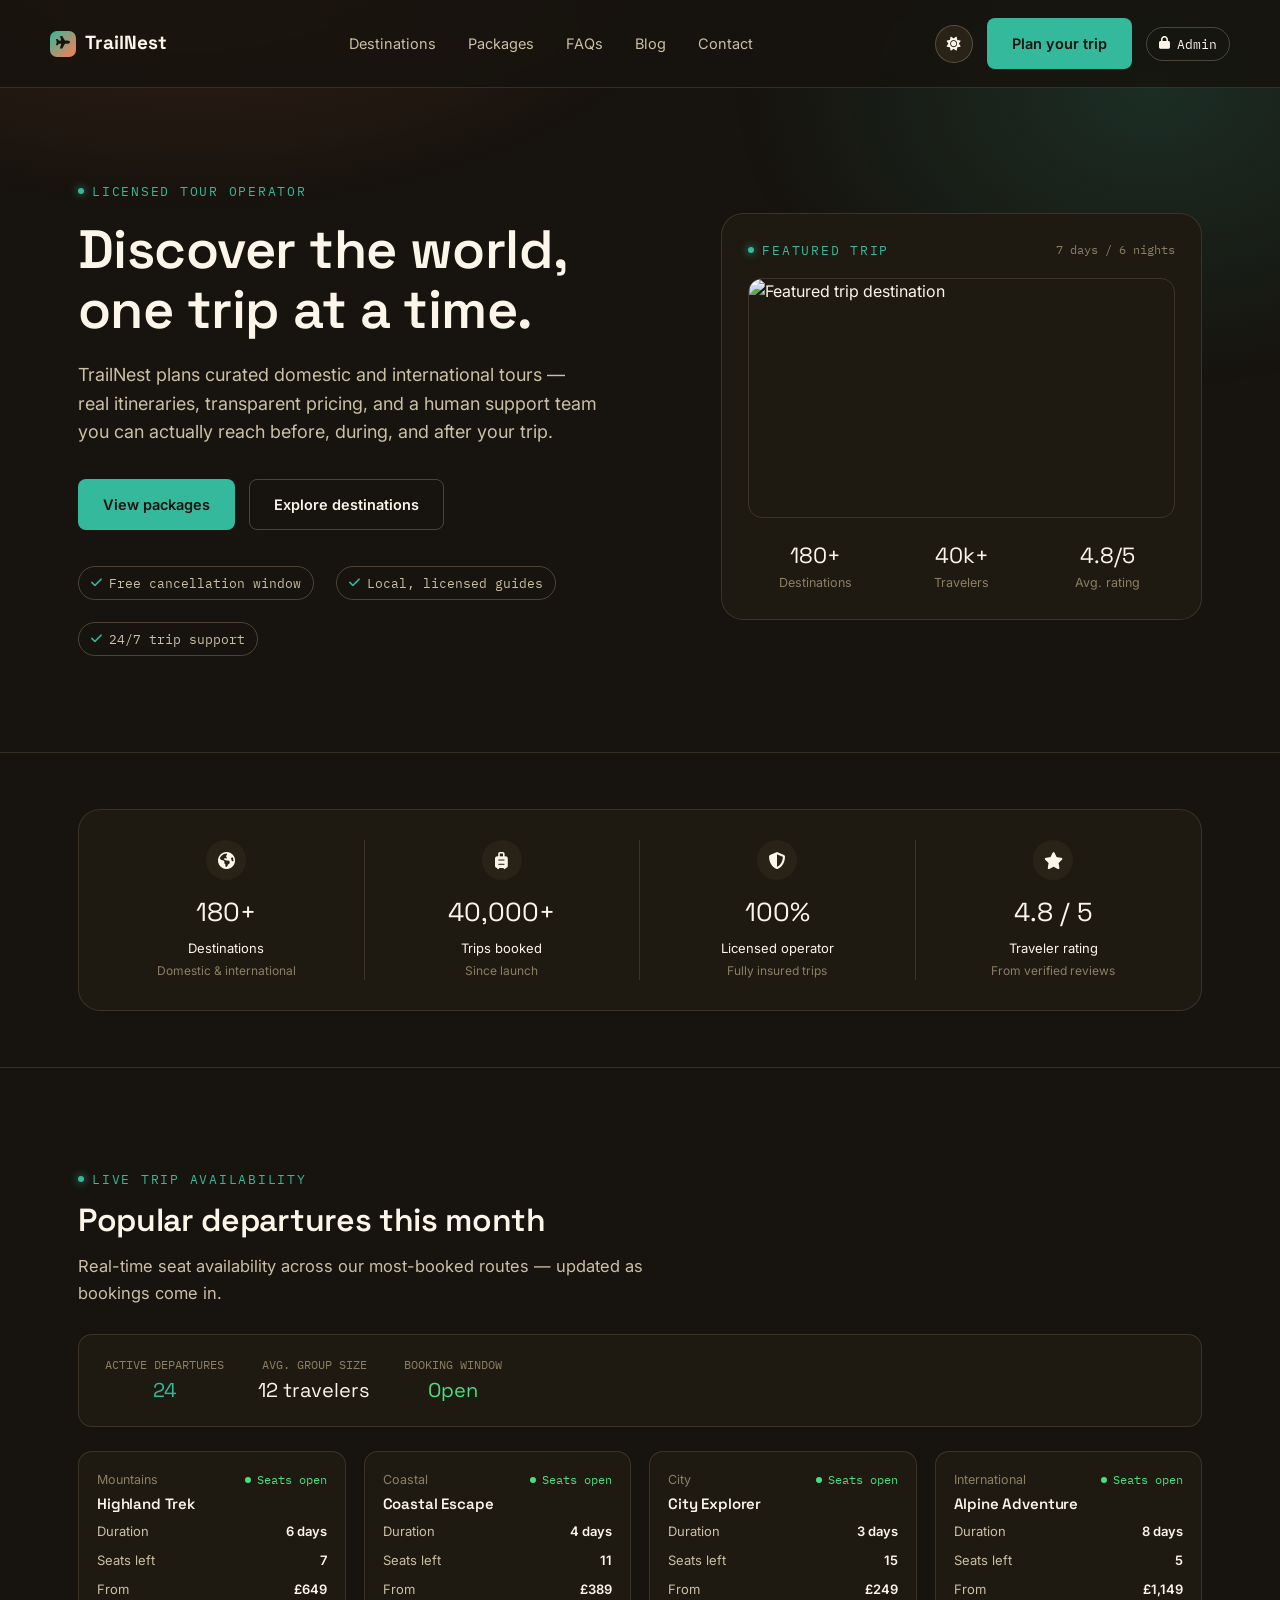
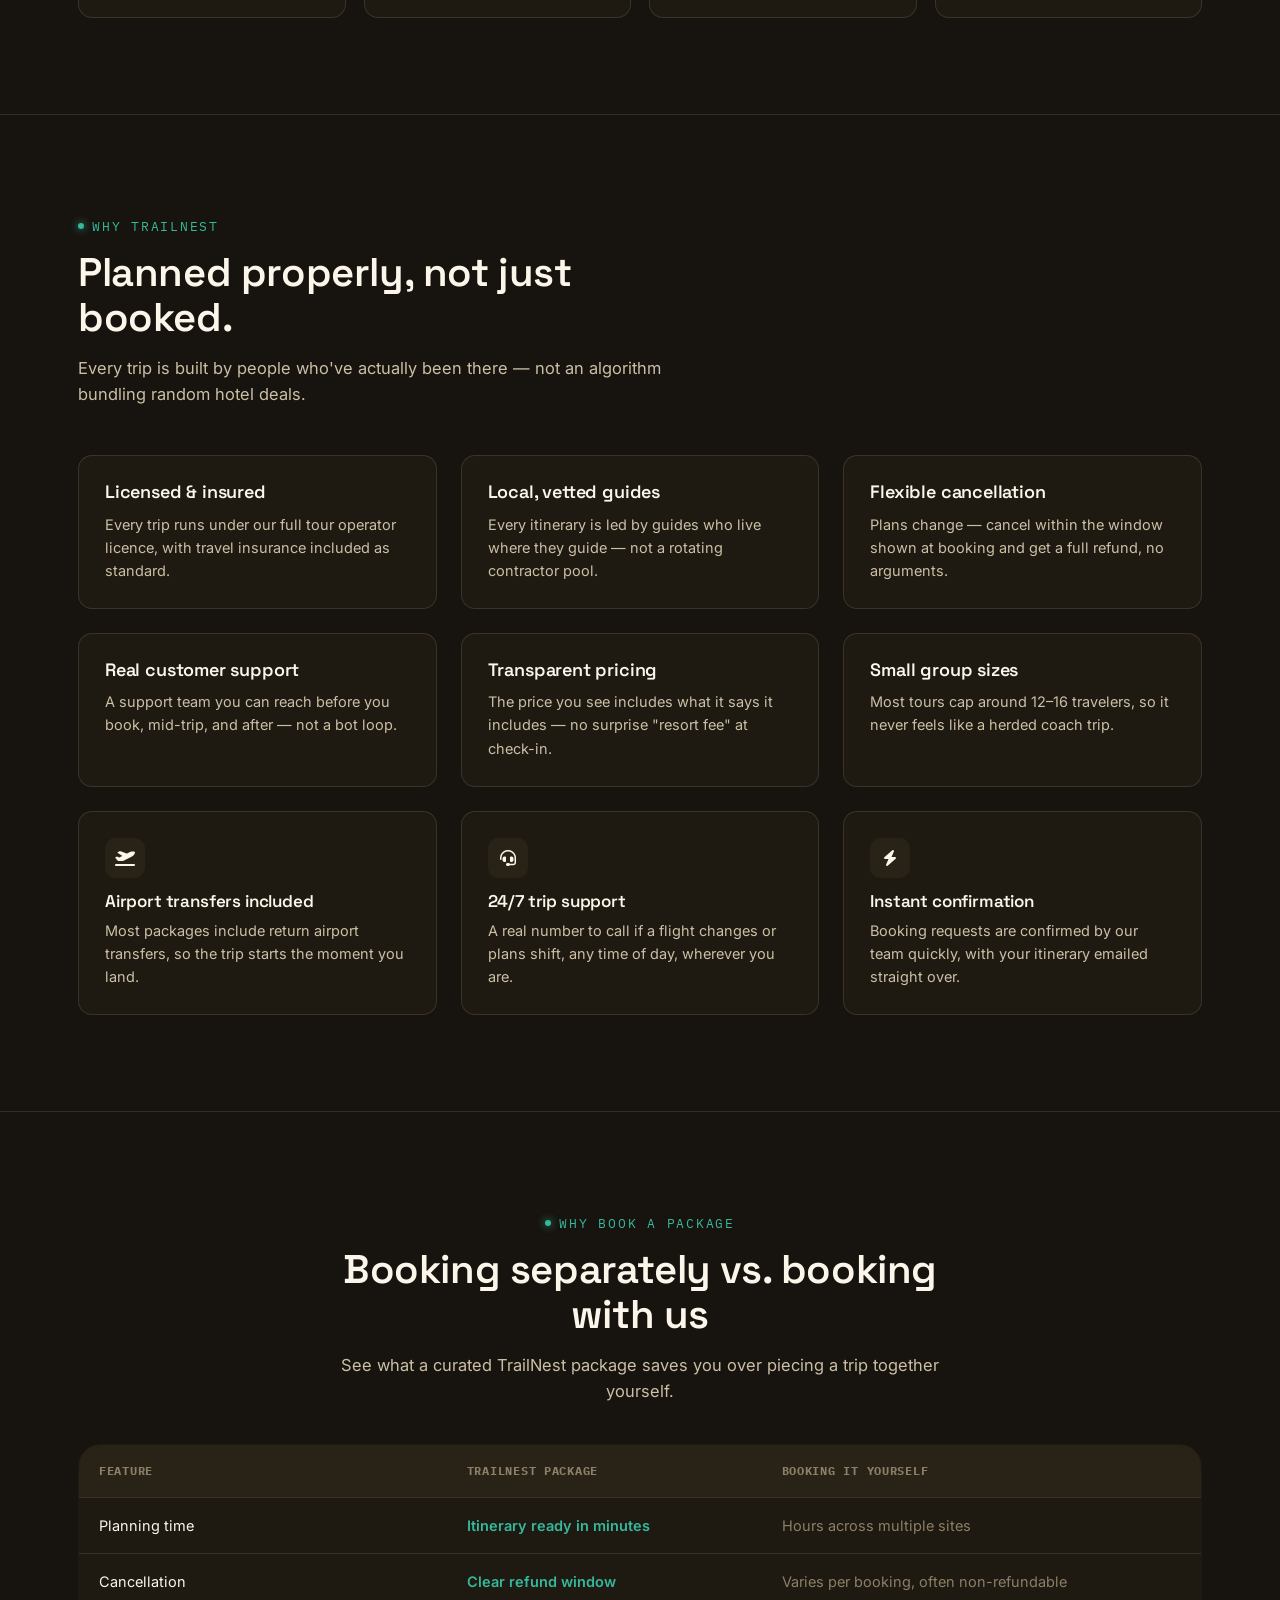
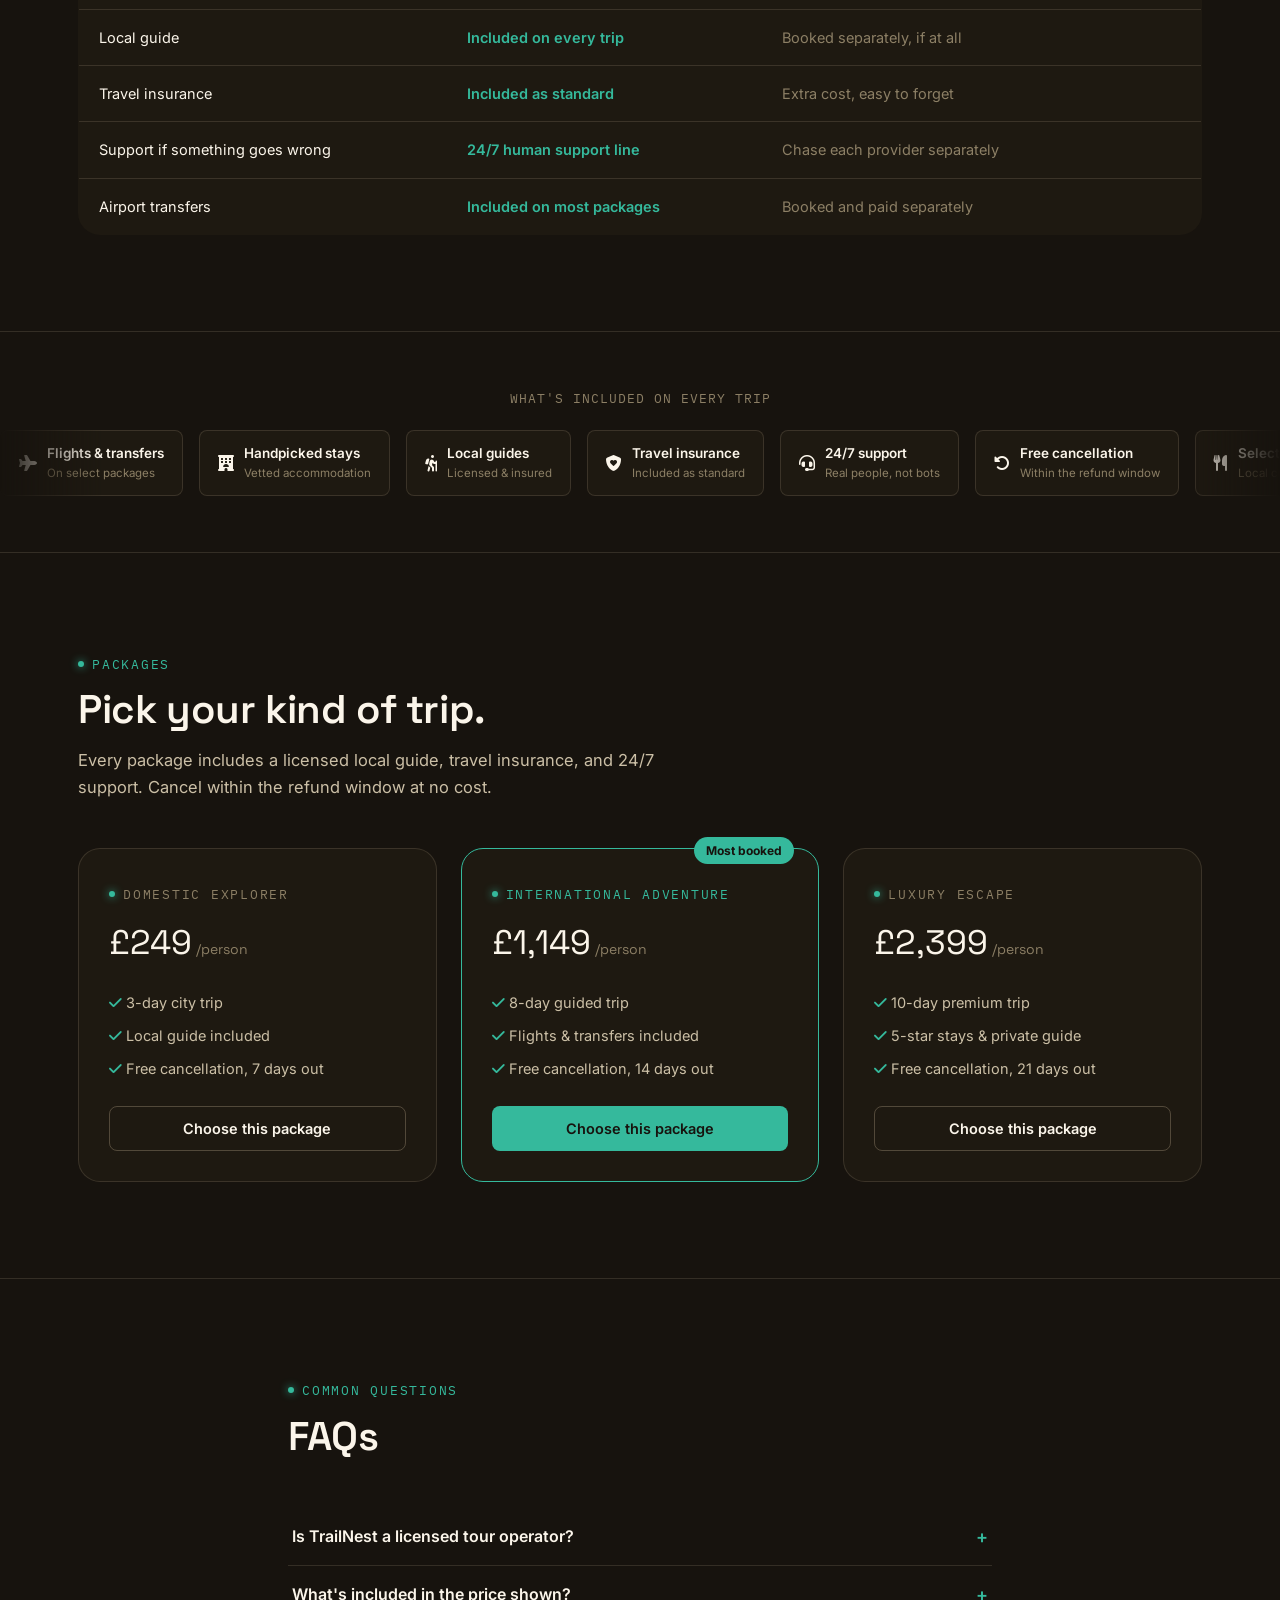
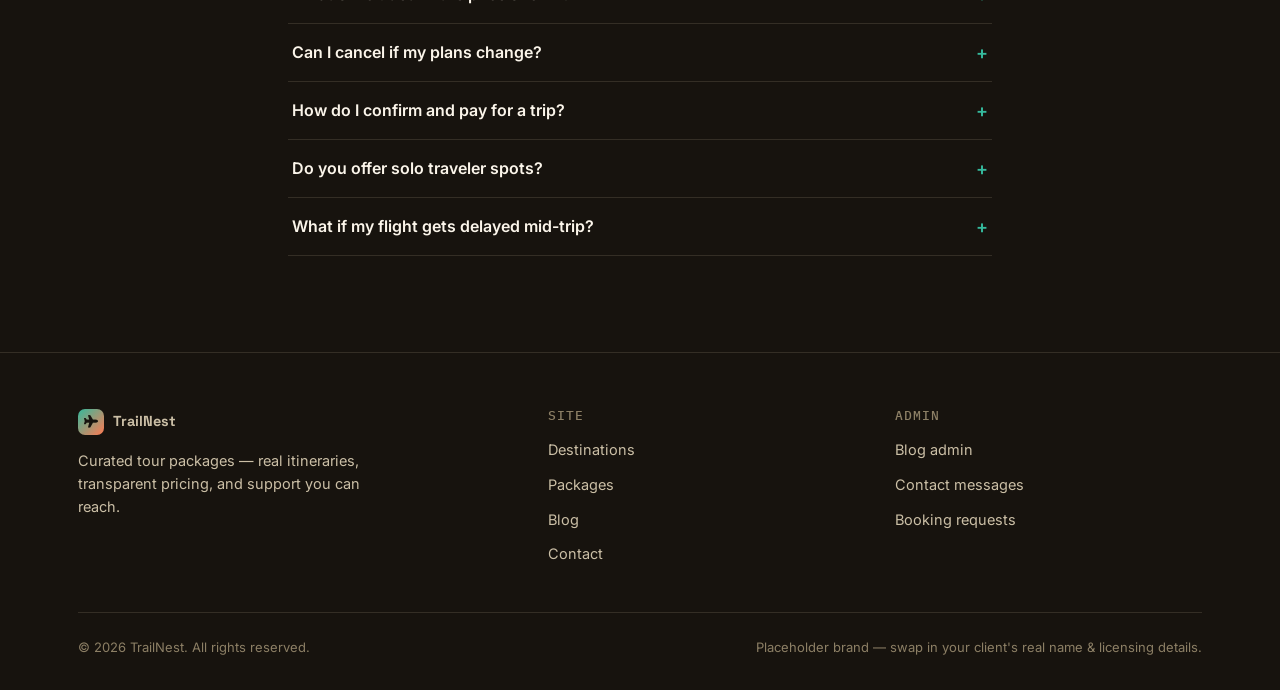
==== commit 782e34f4: "Update index.html" ====
--- a/index.html
+++ b/index.html
@@ -27,12 +27,16 @@
     <div class="nav-cta">
       <button class="theme-toggle" data-theme-toggle aria-label="Toggle theme"></button>
       <a href="#packages" class="btn btn-primary">Plan your trip</a>
+       <a href="admin.html" class="pill" style="text-decoration: none; color: inherit;">
+          <i class="fa-solid fa-lock"></i> Admin</a>
       <button class="nav-burger" onclick="toggleMobileNav()" aria-label="Menu"><i class="fa-solid fa-bars"></i></button>
     </div>
   </div>
   <div class="wrap">
     <div class="nav-mobile-panel" id="mobile-nav">
       <a href="#packages" class="btn btn-primary btn-block" style="margin-bottom:10px;" onclick="toggleMobileNav()">Plan your trip</a>
+       <a href="admin.html" class="pill" style="text-decoration: none; color: inherit;">
+          <i class="fa-solid fa-lock"></i> Admin</a>
       <a href="#destinations" onclick="toggleMobileNav()">Destinations</a>
       <a href="#packages" onclick="toggleMobileNav()">Packages</a>
       <a href="#faqs" onclick="toggleMobileNav()">FAQs</a>
